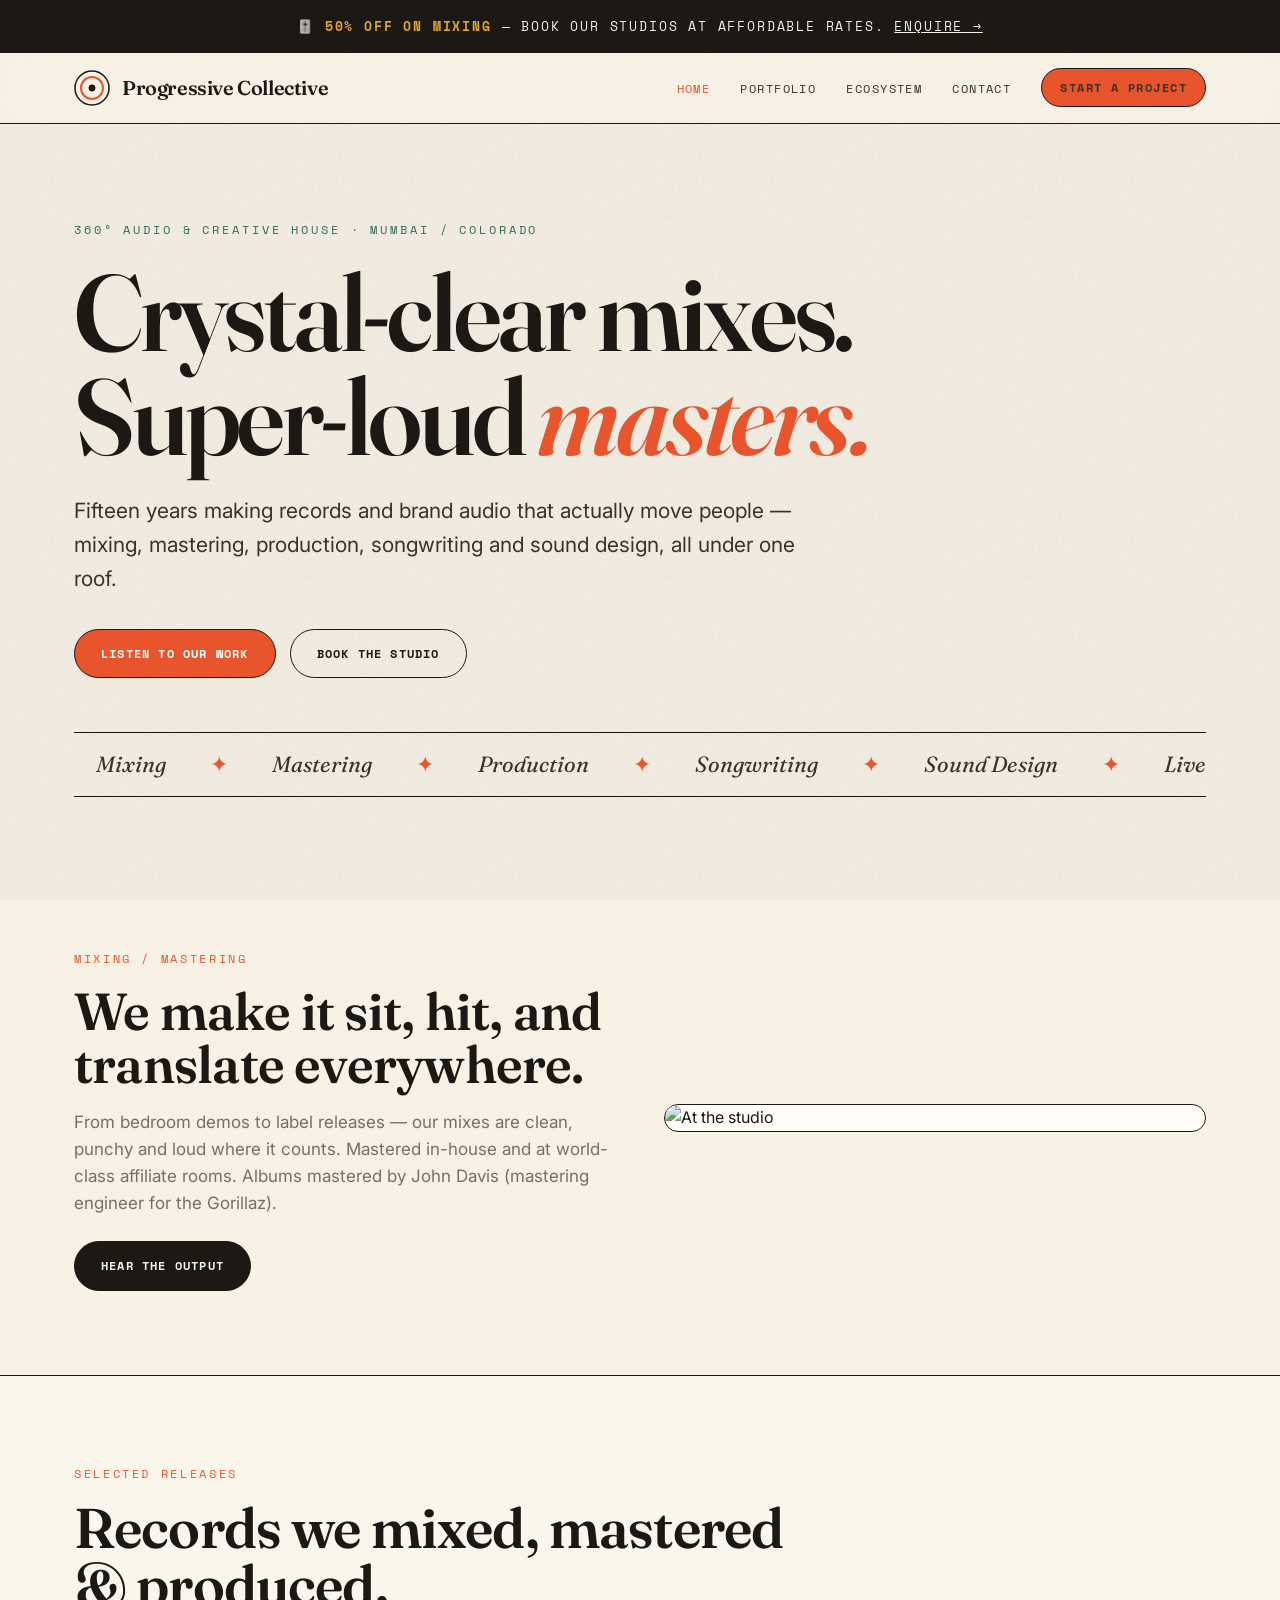
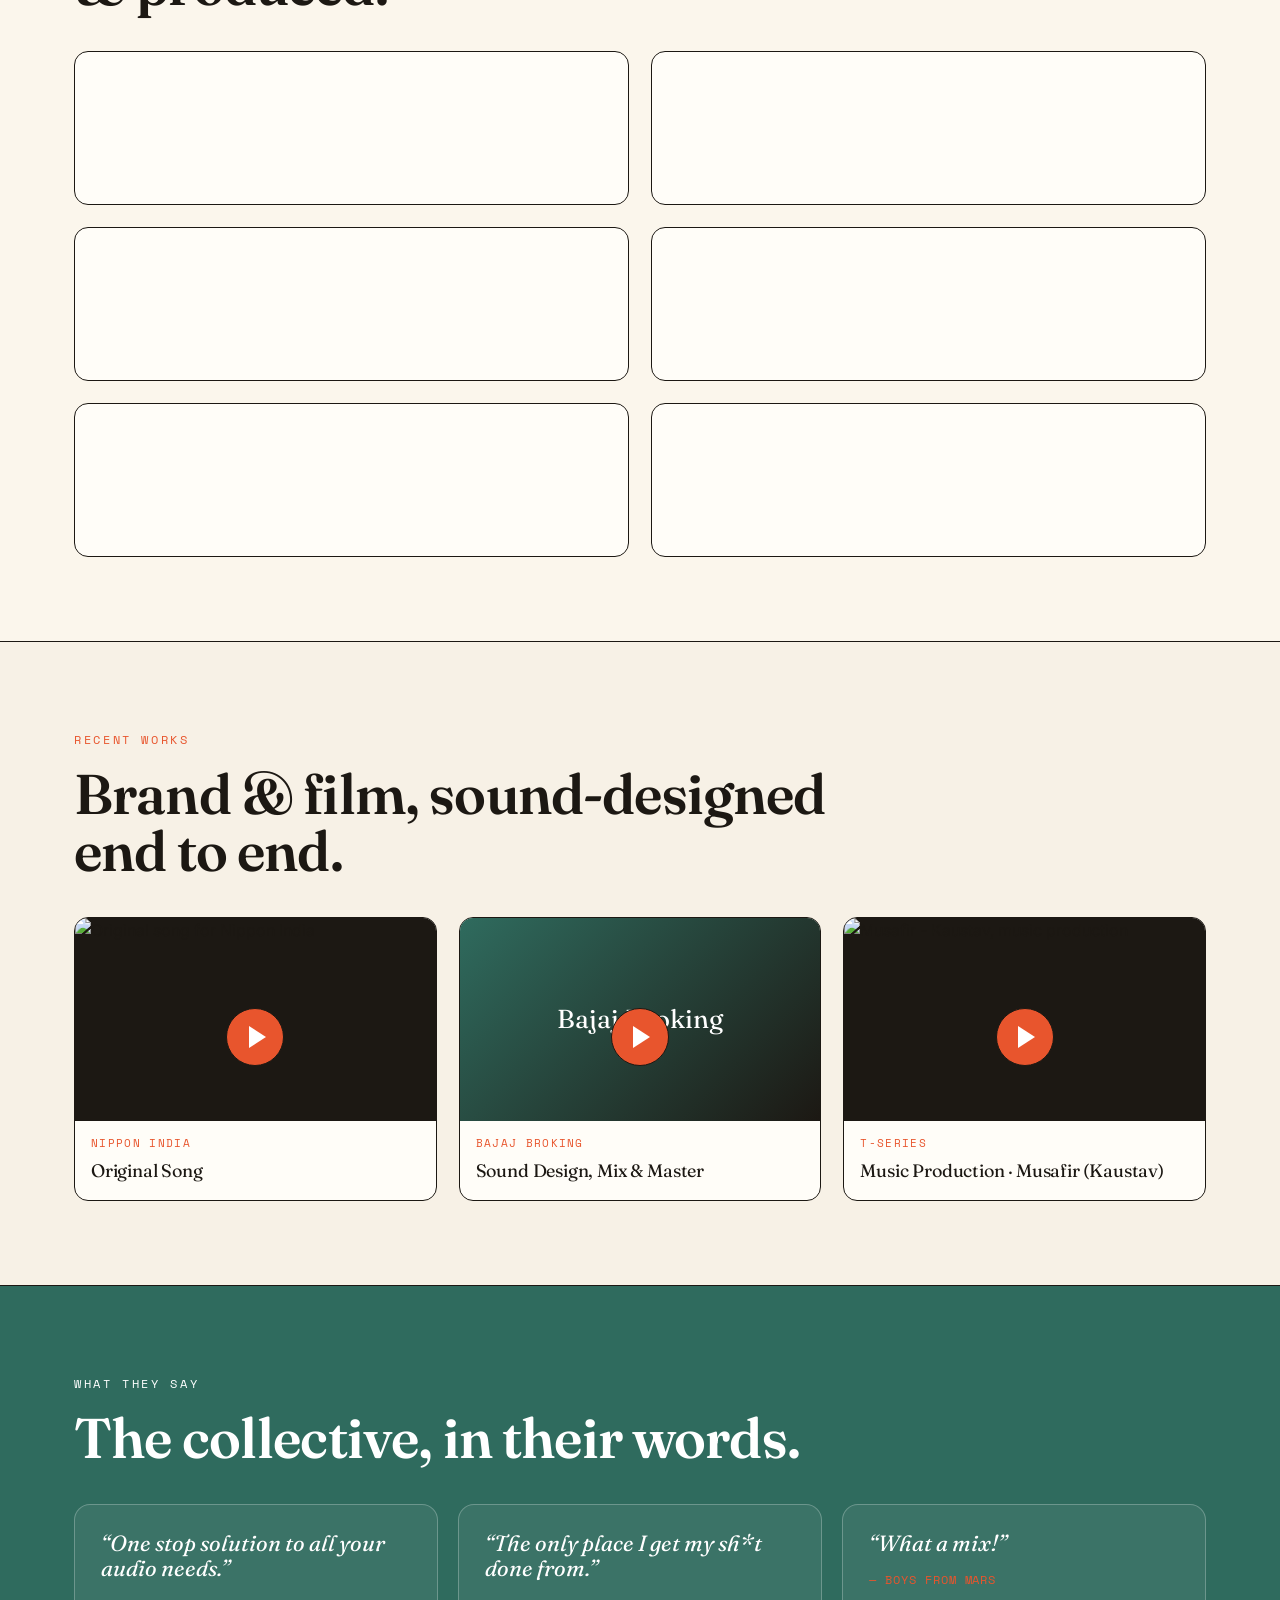
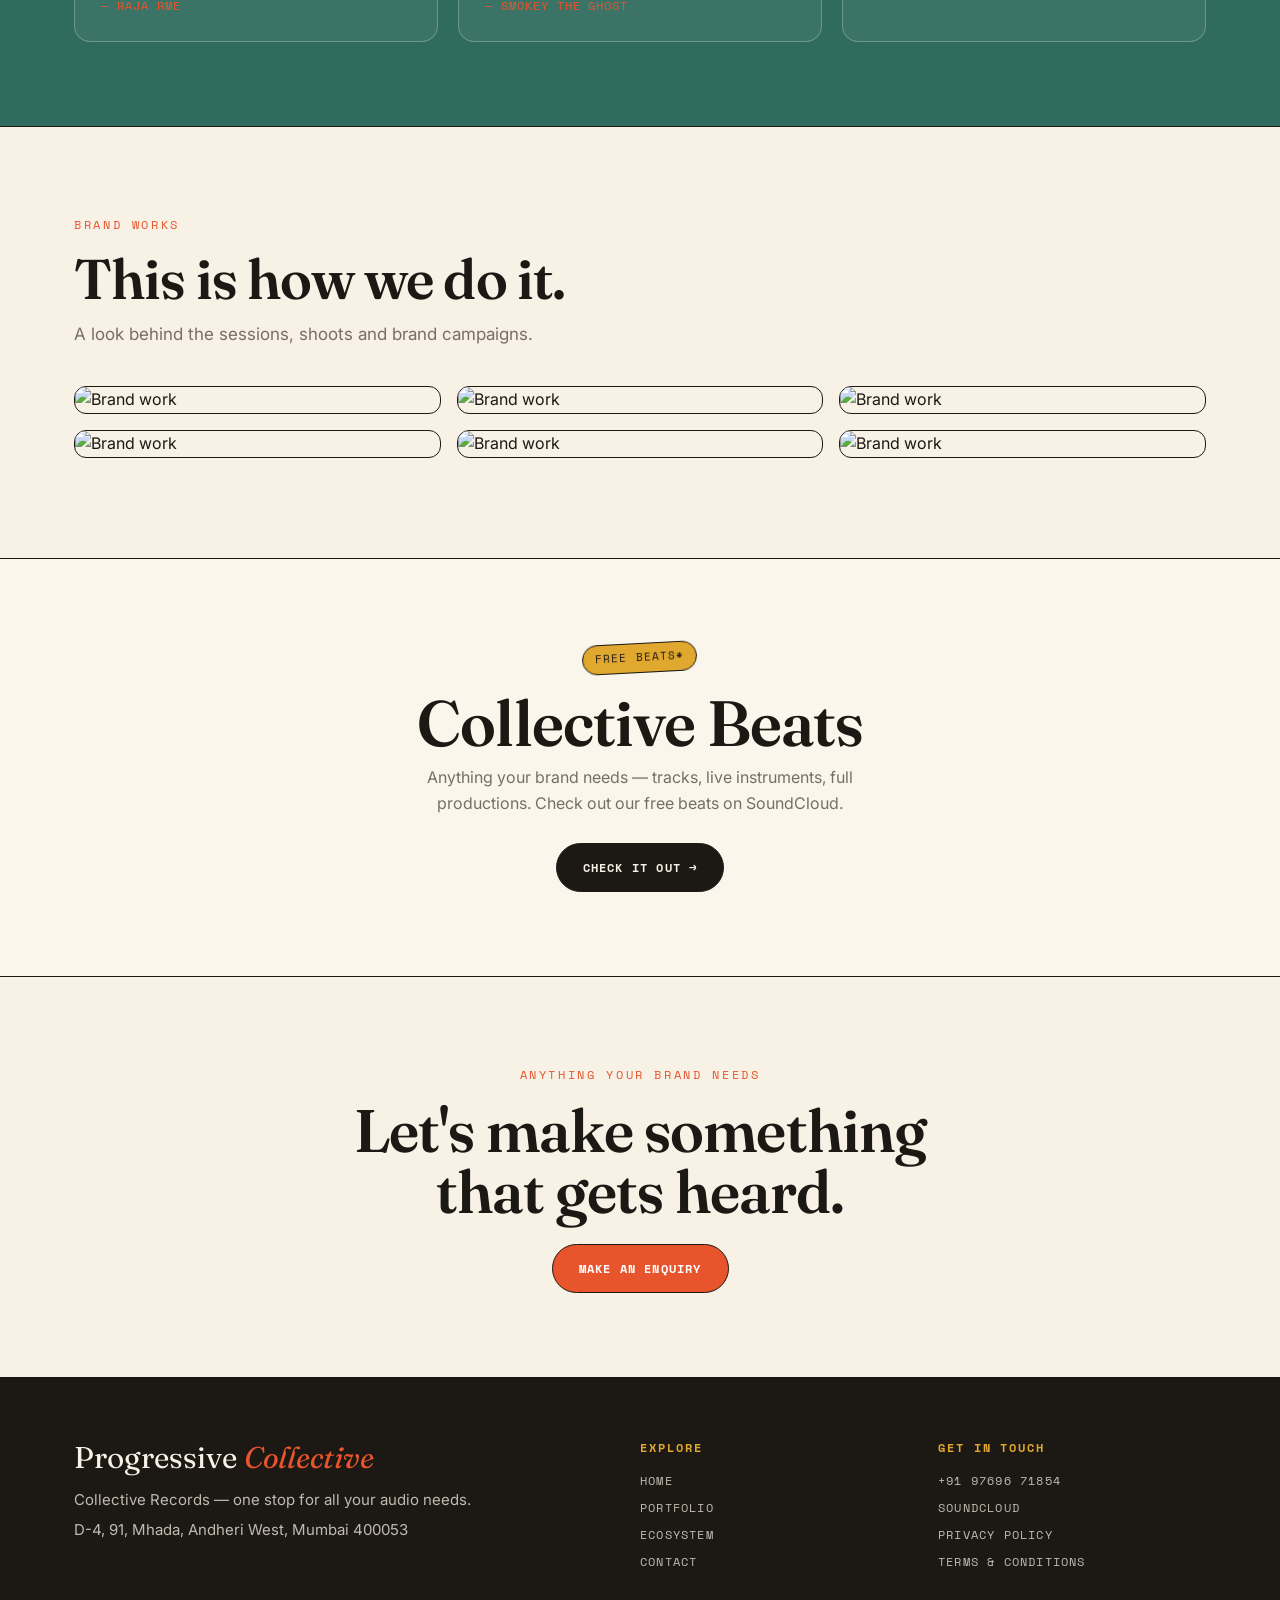
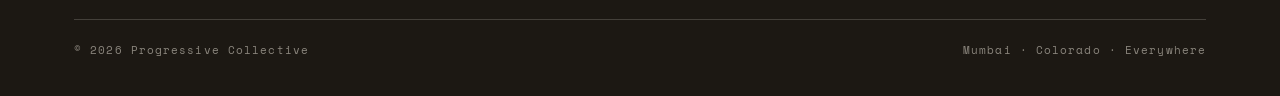
==== index.html @ 1916881e "Add files via upload" ====
<!DOCTYPE html>
<html lang="en">
<head>
<meta charset="UTF-8">
<meta name="viewport" content="width=device-width, initial-scale=1.0">
<title>Progressive Collective — 360° Audio & Creative House</title>
<meta name="description" content="Progressive Collective is a 360° audio and creative house — mixing, mastering, music production, songwriting, sound design and brand audio for artists and brands. Mumbai & Colorado.">
<link rel="canonical" href="https://www.progressivecollective.in/">
<meta property="og:title" content="Progressive Collective — 360° Audio & Creative House">
<meta property="og:description" content="Crystal-clear mixes, super-loud masters, and full-service audio for artists and brands.">
<meta property="og:type" content="website">
<meta property="og:url" content="https://www.progressivecollective.in/">
<meta property="og:image" content="https://static.wixstatic.com/media/128c21874ec14bc7ae214f7540fceb58.jpg/v1/fill/w_1200,h_630,al_c,q_85,enc_auto/128c21874ec14bc7ae214f7540fceb58.jpg">
<meta name="twitter:card" content="summary_large_image">
<link rel="icon" href="data:image/svg+xml,%3Csvg xmlns='http://www.w3.org/2000/svg' viewBox='0 0 32 32'%3E%3Crect width='32' height='32' fill='%231C1813'/%3E%3Ccircle cx='16' cy='16' r='11' fill='none' stroke='%23E8552D' stroke-width='2'/%3E%3Ccircle cx='16' cy='16' r='3' fill='%23F7F1E6'/%3E%3C/svg%3E">
<link rel="preconnect" href="https://fonts.googleapis.com">
<link rel="preconnect" href="https://fonts.gstatic.com" crossorigin>
<link href="https://fonts.googleapis.com/css2?family=Fraunces:ital,opsz,wght@0,9..144,400;0,9..144,600;1,9..144,400;1,9..144,600&family=Inter:wght@400;500;600&family=Space+Mono:wght@400;700&display=swap" rel="stylesheet">
<link rel="stylesheet" href="styles.css">
</head>
<body>

<div class="promo">🎚️ <b>50% OFF ON MIXING</b> — book our studios at affordable rates. <a href="contact" style="text-decoration:underline">Enquire →</a></div>

<header class="site-header">
  <div class="wrap nav">
    <a class="logo" href="/">
      <svg class="mk" viewBox="0 0 36 36" fill="none"><circle cx="18" cy="18" r="17" stroke="#1C1813" stroke-width="1.5"/><circle cx="18" cy="18" r="11" stroke="#E8552D" stroke-width="2"/><circle cx="18" cy="18" r="3.4" fill="#1C1813"/></svg>
      Progressive Collective
    </a>
    <button class="nav-toggle" aria-label="Menu" onclick="document.getElementById('nav').classList.toggle('open')">☰</button>
    <ul class="nav-links" id="nav">
      <li><a href="/" class="active">Home</a></li>
      <li><a href="portfolio">Portfolio</a></li>
      <li><a href="ecosystem">Ecosystem</a></li>
      <li><a href="contact">Contact</a></li>
      <li><a href="contact" class="btn btn-primary">Start a project</a></li>
    </ul>
  </div>
</header>

<!-- HERO -->
<section class="hero">
  <div class="wrap">
    <div class="eyebrow">360° Audio &amp; Creative House · Mumbai / Colorado</div>
    <h1>Crystal-clear mixes.<br>Super-loud <em>masters.</em></h1>
    <p class="lead">Fifteen years making records and brand audio that actually move people — mixing, mastering, production, songwriting and sound design, all under one roof.</p>
    <div class="cta">
      <a href="#releases" class="btn btn-primary">Listen to our work</a>
      <a href="contact" class="btn">Book the studio</a>
    </div>
    <div class="marq">
      <span>Mixing</span><span class="dot">✦</span><span>Mastering</span><span class="dot">✦</span><span>Production</span><span class="dot">✦</span><span>Songwriting</span><span class="dot">✦</span><span>Sound Design</span><span class="dot">✦</span><span>Live Instruments</span><span class="dot">✦</span><span>Brand Audio</span>
    </div>
  </div>
</section>

<!-- MIX/MASTER -->
<section>
  <div class="wrap">
    <div class="grid cols-2" style="align-items:center;gap:48px">
      <div>
        <span class="kicker">Mixing / Mastering</span>
        <h2 style="font-size:clamp(30px,5vw,52px)">We make it sit, hit, and translate everywhere.</h2>
        <p class="muted" style="margin-top:18px;font-size:17px">From bedroom demos to label releases — our mixes are clean, punchy and loud where it counts. Mastered in-house and at world-class affiliate rooms. Albums mastered by John Davis (mastering engineer for the Gorillaz).</p>
        <a href="#releases" class="btn btn-dark" style="margin-top:24px">Hear the output</a>
      </div>
      <div class="embed">
        <img src="https://static.wixstatic.com/media/11062b_d8286a39310944e984f8cc728423b66a~mv2.jpg/v1/fill/w_900,h_640,al_c,q_85,enc_auto/at-the-studio.jpg" alt="At the studio" loading="lazy" style="width:100%;height:100%;object-fit:cover">
      </div>
    </div>
  </div>
</section>

<!-- RELEASES -->
<section id="releases" style="background:var(--paper-2);border-top:1.5px solid var(--ink);border-bottom:1.5px solid var(--ink)">
  <div class="wrap">
    <div class="sec-head"><span class="kicker">Selected Releases</span><h2>Records we mixed, mastered &amp; produced.</h2></div>
    <div class="grid cols-2">
      <div class="embed"><iframe src="https://open.spotify.com/embed/track/374eETqLKuS7cZZAYmUfZP?utm_source=generator" height="152" loading="lazy" allow="autoplay;clipboard-write;encrypted-media;fullscreen;picture-in-picture" title="Khwab"></iframe></div>
      <div class="embed"><iframe src="https://open.spotify.com/embed/album/7bttEHXehaewiCtcBYkOTD?utm_source=generator" height="152" loading="lazy" allow="autoplay;clipboard-write;encrypted-media;fullscreen;picture-in-picture" title="The Human Form"></iframe></div>
      <div class="embed"><iframe src="https://open.spotify.com/embed/track/7LF8mB88sMTInokW8yFy7W?utm_source=generator" height="152" loading="lazy" allow="autoplay;clipboard-write;encrypted-media;fullscreen;picture-in-picture" title="Hazir"></iframe></div>
      <div class="embed"><iframe src="https://open.spotify.com/embed/track/6Wg2Mw9XxMuxQ0KNESg99I?utm_source=generator" height="152" loading="lazy" allow="autoplay;clipboard-write;encrypted-media;fullscreen;picture-in-picture" title="Beqaabu"></iframe></div>
      <div class="embed"><iframe src="https://open.spotify.com/embed/album/4zDzdD7L7Asd2w5JWRImbQ?utm_source=generator" height="152" loading="lazy" allow="autoplay;clipboard-write;encrypted-media;fullscreen;picture-in-picture" title="Shelter"></iframe></div>
      <div class="embed"><iframe src="https://open.spotify.com/embed/album/35BVRYavMYYuvqAqZvED4Z?utm_source=generator" height="152" loading="lazy" allow="autoplay;clipboard-write;encrypted-media;fullscreen;picture-in-picture" title="HYP3R"></iframe></div>
    </div>
  </div>
</section>

<!-- RECENT WORKS -->
<section>
  <div class="wrap">
    <div class="sec-head"><span class="kicker">Recent Works</span><h2>Brand &amp; film, sound-designed end to end.</h2></div>
    <div class="grid cols-3">
      <a class="vid" href="https://www.youtube.com/watch?v=8HrS8uJXql0" target="_blank" rel="noopener">
        <div class="thumb"><img src="https://i.ytimg.com/vi/8HrS8uJXql0/hqdefault.jpg" alt="Original song for Nippon India" loading="lazy"></div>
        <span class="pbtn"></span>
        <div class="label"><small>Nippon India</small>Original Song</div>
      </a>
      <a class="vid grad" href="https://vimeo.com/1165253792" target="_blank" rel="noopener">
        <div class="thumb"><span>Bajaj Broking</span></div>
        <span class="pbtn"></span>
        <div class="label"><small>Bajaj Broking</small>Sound Design, Mix &amp; Master</div>
      </a>
      <a class="vid" href="https://www.youtube.com/watch?v=4UdPiK7KezU" target="_blank" rel="noopener">
        <div class="thumb"><img src="https://i.ytimg.com/vi/4UdPiK7KezU/hqdefault.jpg" alt="Musafir - Kaustav, music production" loading="lazy"></div>
        <span class="pbtn"></span>
        <div class="label"><small>T-Series</small>Music Production · Musafir (Kaustav)</div>
      </a>
    </div>
  </div>
</section>

<!-- TESTIMONIALS -->
<section class="band">
  <div class="wrap">
    <div class="sec-head"><span class="kicker">What they say</span><h2 style="color:#fff">The collective, in their words.</h2></div>
    <div class="quotes">
      <div class="quote" style="background:rgba(255,255,255,.06);border-color:rgba(255,255,255,.25)"><p style="color:#fff">“One stop solution to all your audio needs.”</p><span>— Raja RME</span></div>
      <div class="quote" style="background:rgba(255,255,255,.06);border-color:rgba(255,255,255,.25)"><p style="color:#fff">“The only place I get my sh*t done from.”</p><span>— Smokey The Ghost</span></div>
      <div class="quote" style="background:rgba(255,255,255,.06);border-color:rgba(255,255,255,.25)"><p style="color:#fff">“What a mix!”</p><span>— Boys From Mars</span></div>
    </div>
  </div>
</section>

<!-- BRAND WORKS -->
<section>
  <div class="wrap">
    <div class="sec-head"><span class="kicker">Brand Works</span><h2>This is how we do it.</h2><p>A look behind the sessions, shoots and brand campaigns.</p></div>
    <div class="gallery">
      <img src="https://static.wixstatic.com/media/21512f_d6b02ffaef79402f955d138ced0c3b13~mv2.jpg/v1/fit/w_700,h_933,q_88,enc_auto/file.jpg" alt="Brand work" loading="lazy">
      <img src="https://static.wixstatic.com/media/21512f_6e6a5082150347c984a30ad35aef1c53~mv2.jpg/v1/fit/w_700,h_933,q_88,enc_auto/file.jpg" alt="Brand work" loading="lazy">
      <img src="https://static.wixstatic.com/media/21512f_cf162efb531f435b8a15d729d38896d5~mv2.jpg/v1/fit/w_700,h_933,q_88,enc_auto/file.jpg" alt="Brand work" loading="lazy">
      <img src="https://static.wixstatic.com/media/21512f_e062572cc9d34603ba1b753df3c4a24c~mv2.jpg/v1/fit/w_700,h_933,q_88,enc_auto/file.jpg" alt="Brand work" loading="lazy">
      <img src="https://static.wixstatic.com/media/21512f_47db452ae5ce47328156dd77d0c57846~mv2.jpg/v1/fit/w_700,h_933,q_88,enc_auto/file.jpg" alt="Brand work" loading="lazy">
      <img src="https://static.wixstatic.com/media/21512f_0424bee820f8456f8129019b2d0c60c3~mv2.jpg/v1/fit/w_700,h_933,q_88,enc_auto/file.jpg" alt="Brand work" loading="lazy">
    </div>
  </div>
</section>

<!-- BEATS -->
<section style="background:var(--paper-2);border-top:1.5px solid var(--ink);border-bottom:1.5px solid var(--ink)">
  <div class="wrap" style="text-align:center">
    <span class="sticker">Free beats*</span>
    <h2 style="font-size:clamp(34px,6vw,64px);margin:18px 0 10px">Collective Beats</h2>
    <p class="muted" style="max-width:50ch;margin:0 auto 26px">Anything your brand needs — tracks, live instruments, full productions. Check out our free beats on SoundCloud.</p>
    <a href="https://on.soundcloud.com/S8LDkpYzO2V9bSpoHy" target="_blank" rel="noopener" class="btn btn-dark">Check it out →</a>
  </div>
</section>

<!-- CTA -->
<section>
  <div class="wrap" style="text-align:center">
    <span class="kicker">Anything your brand needs</span>
    <h2 style="font-size:clamp(32px,6vw,60px);max-width:16ch;margin:0 auto 22px">Let's make something that gets heard.</h2>
    <a href="contact" class="btn btn-primary">Make an enquiry</a>
  </div>
</section>

<footer class="site-footer">
  <div class="wrap">
    <div class="foot-top">
      <div>
        <div class="big">Progressive <em>Collective</em></div>
        <p>Collective Records — one stop for all your audio needs.</p>
        <p>D-4, 91, Mhada, Andheri West, Mumbai 400053</p>
      </div>
      <div>
        <h4>Explore</h4>
        <div class="flinks">
          <a href="/">Home</a>
          <a href="portfolio">Portfolio</a>
          <a href="ecosystem">Ecosystem</a>
          <a href="contact">Contact</a>
        </div>
      </div>
      <div>
        <h4>Get in touch</h4>
        <div class="flinks">
          <a href="tel:+919769671854">+91 97696 71854</a>
          <a href="https://on.soundcloud.com/S8LDkpYzO2V9bSpoHy" target="_blank" rel="noopener">SoundCloud</a>
          <a href="privacy">Privacy Policy</a>
          <a href="terms">Terms &amp; Conditions</a>
        </div>
      </div>
    </div>
    <div class="copy"><span>© 2026 Progressive Collective</span><span>Mumbai · Colorado · Everywhere</span></div>
  </div>
</footer>

</body>
</html>
---- styles.css ----
/* Progressive Collective — migrated Wix → Vercel. Creative/expressive, warm-light theme. */
:root{
  --paper:#F7F1E6;
  --paper-2:#FBF6EC;
  --card:#FFFDF8;
  --ink:#1C1813;
  --ink-soft:#3A332A;
  --muted:#776F62;
  --line:#E2D8C6;
  --line-ink:#1C1813;
  --accent:#E8552D;     /* tomato */
  --accent-2:#2F6B5E;   /* deep teal */
  --mustard:#E0A82E;
  --maxw:1180px;
  --display:'Fraunces',Georgia,serif;
  --body:'Inter',system-ui,sans-serif;
  --mono:'Space Mono',monospace;
}
*{box-sizing:border-box;margin:0;padding:0}
html{scroll-behavior:smooth}
body{background:var(--paper);color:var(--ink);font-family:var(--body);line-height:1.6;-webkit-font-smoothing:antialiased;overflow-x:hidden;position:relative}
/* grain overlay */
body::before{content:"";position:fixed;inset:0;z-index:1;pointer-events:none;opacity:.4;mix-blend-mode:multiply;
  background-image:url("data:image/svg+xml,%3Csvg xmlns='http://www.w3.org/2000/svg' width='180' height='180'%3E%3Cfilter id='n'%3E%3CfeTurbulence type='fractalNoise' baseFrequency='0.9' numOctaves='2' stitchTiles='stitch'/%3E%3C/filter%3E%3Crect width='100%25' height='100%25' filter='url(%23n)' opacity='0.5'/%3E%3C/svg%3E")}
.wrap{max-width:var(--maxw);margin:0 auto;padding:0 24px;position:relative;z-index:2}
img{max-width:100%;display:block}
a{color:inherit;text-decoration:none}
h1,h2,h3,h4{font-family:var(--display);font-weight:600;line-height:1.02;letter-spacing:-.015em}
.serif-italic{font-style:italic;font-weight:400}
.muted{color:var(--muted)}
.accent{color:var(--accent)}
section{padding:84px 0;position:relative;z-index:2}
.kicker{font-family:var(--mono);text-transform:uppercase;letter-spacing:.22em;font-size:12px;color:var(--accent);display:inline-block;margin-bottom:16px}
.sticker{display:inline-block;font-family:var(--mono);text-transform:uppercase;letter-spacing:.1em;font-size:11px;background:var(--mustard);color:var(--ink);padding:5px 12px;border:1.5px solid var(--ink);border-radius:999px;transform:rotate(-3deg)}

/* HEADER */
.site-header{position:sticky;top:0;z-index:100;background:rgba(247,241,230,.88);backdrop-filter:blur(10px);border-bottom:1.5px solid var(--ink)}
.nav{display:flex;align-items:center;justify-content:space-between;height:70px}
.logo{display:flex;align-items:center;gap:12px;font-family:var(--display);font-weight:600;font-size:20px;letter-spacing:-.02em}
.logo .mk{width:36px;height:36px;flex:0 0 auto}
.nav-links{display:flex;gap:30px;list-style:none;align-items:center}
.nav-links a{font-family:var(--mono);text-transform:uppercase;letter-spacing:.12em;font-size:12px;color:var(--ink-soft);transition:color .15s}
.nav-links a:hover,.nav-links a.active{color:var(--accent)}
.nav-links .btn{padding:9px 18px}
.nav-toggle{display:none;background:none;border:0;color:var(--ink);font-size:28px;cursor:pointer}
@media(max-width:820px){
  .nav-links{position:fixed;inset:70px 0 auto 0;flex-direction:column;background:var(--paper-2);padding:26px;gap:20px;border-bottom:1.5px solid var(--ink);transform:translateY(-130%);transition:transform .25s}
  .nav-links.open{transform:translateY(0)}
  .nav-toggle{display:block}
}

/* BUTTONS */
.btn{display:inline-block;font-family:var(--mono);text-transform:uppercase;letter-spacing:.1em;font-size:12px;font-weight:700;padding:14px 26px;border-radius:999px;border:1.5px solid var(--ink);cursor:pointer;transition:.16s;background:transparent;color:var(--ink)}
.btn:hover{transform:translateY(-2px)}
.btn-primary{background:var(--accent);color:#fff;border-color:var(--ink)}
.btn-primary:hover{background:#d4441f}
.btn-dark{background:var(--ink);color:var(--paper)}
.btn-dark:hover{background:#000}

/* HERO */
.hero{padding:96px 0 64px}
.hero .eyebrow{font-family:var(--mono);text-transform:uppercase;letter-spacing:.24em;font-size:12px;color:var(--accent-2);margin-bottom:22px}
.hero h1{font-size:clamp(48px,9vw,108px);line-height:.96;letter-spacing:-.03em}
.hero h1 em{font-style:italic;color:var(--accent)}
.hero .lead{font-size:clamp(17px,2.2vw,21px);max-width:56ch;margin:26px 0 0;color:var(--ink-soft)}
.hero .cta{display:flex;gap:14px;flex-wrap:wrap;margin-top:34px}
.hero .marq{margin-top:54px;border-top:1.5px solid var(--ink);border-bottom:1.5px solid var(--ink);padding:14px 0;overflow:hidden;white-space:nowrap}
.hero .marq span{font-family:var(--display);font-style:italic;font-size:22px;color:var(--ink-soft);padding:0 22px}
.hero .marq .dot{color:var(--accent);font-style:normal}

/* PROMO */
.promo{background:var(--ink);color:var(--paper);text-align:center;padding:16px 24px;font-family:var(--mono);text-transform:uppercase;letter-spacing:.14em;font-size:13px;position:relative;z-index:2}
.promo b{color:var(--mustard)}

/* SECTION HEAD */
.sec-head{margin-bottom:38px;max-width:760px}
.sec-head h2{font-size:clamp(30px,5.5vw,56px)}
.sec-head p{margin-top:14px;color:var(--muted);font-size:17px}

/* GRID */
.grid{display:grid;gap:22px}
.cols-2{grid-template-columns:repeat(2,1fr)}
.cols-3{grid-template-columns:repeat(3,1fr)}
.cols-4{grid-template-columns:repeat(4,1fr)}
@media(max-width:900px){.cols-3,.cols-4{grid-template-columns:repeat(2,1fr)}}
@media(max-width:560px){.cols-2,.cols-3,.cols-4{grid-template-columns:1fr}}

/* SERVICE CARDS */
.svc{background:var(--card);border:1.5px solid var(--ink);border-radius:16px;padding:26px;transition:transform .18s,box-shadow .18s}
.svc:hover{transform:translateY(-5px);box-shadow:7px 7px 0 var(--ink)}
.svc .n{font-family:var(--mono);font-size:13px;color:var(--accent)}
.svc h3{font-size:24px;margin:10px 0 8px}
.svc p{color:var(--muted);font-size:14px}

/* VIDEO CARD */
.vid{position:relative;display:block;border-radius:14px;overflow:hidden;border:1.5px solid var(--ink);background:var(--card)}
.vid .thumb{aspect-ratio:16/9;overflow:hidden;background:var(--ink)}
.vid .thumb img{width:100%;height:100%;object-fit:cover;transition:transform .3s}
.vid:hover .thumb img{transform:scale(1.06)}
.vid .label{padding:14px 16px;font-family:var(--display);font-size:18px;letter-spacing:-.01em}
.vid .label small{display:block;font-family:var(--mono);font-size:11px;text-transform:uppercase;letter-spacing:.12em;color:var(--accent);margin-bottom:4px}
.vid .pbtn{position:absolute;top:42%;left:50%;transform:translate(-50%,-50%);width:58px;height:58px;border-radius:50%;background:var(--accent);border:1.5px solid var(--ink);display:flex;align-items:center;justify-content:center;pointer-events:none}
.vid .pbtn:after{content:"";border-left:17px solid #fff;border-top:11px solid transparent;border-bottom:11px solid transparent;margin-left:4px}
.vid.grad .thumb{display:flex;align-items:center;justify-content:center;background:linear-gradient(135deg,var(--accent-2),var(--ink))}
.vid.grad .thumb span{font-family:var(--display);color:#fff;font-size:26px;text-align:center;padding:20px}

/* EMBED */
.embed{border-radius:14px;overflow:hidden;border:1.5px solid var(--ink);background:var(--card)}
.embed iframe{width:100%;border:0;display:block}

/* LOGO STRIP */
.logos{display:flex;flex-wrap:wrap;gap:40px;align-items:center;justify-content:center}
.logos img{height:38px;width:auto;filter:grayscale(1) contrast(.7) brightness(.4);opacity:.7;transition:.2s}
.logos img:hover{filter:none;opacity:1}

/* QUOTES */
.quotes{display:grid;gap:20px;grid-template-columns:repeat(3,1fr)}
@media(max-width:760px){.quotes{grid-template-columns:1fr}}
.quote{background:var(--card);border:1.5px solid var(--ink);border-radius:16px;padding:26px}
.quote p{font-family:var(--display);font-style:italic;font-size:22px;line-height:1.15}
.quote span{display:block;margin-top:14px;font-family:var(--mono);text-transform:uppercase;letter-spacing:.08em;color:var(--accent);font-size:12px}

/* BAND / FULL COLOR SECTION */
.band{background:var(--accent-2);color:#fff;border-top:1.5px solid var(--ink);border-bottom:1.5px solid var(--ink)}
.band .kicker{color:#fff}
.band .sec-head p{color:rgba(255,255,255,.85)}

/* GALLERY */
.gallery{columns:3;column-gap:16px}
.gallery img{width:100%;margin-bottom:16px;border-radius:12px;border:1.5px solid var(--ink);break-inside:avoid}
@media(max-width:760px){.gallery{columns:2}}

/* PORTFOLIO */
.cats{display:flex;flex-wrap:wrap;gap:10px;margin:6px 0 34px}
.cats button{background:transparent;border:1.5px solid var(--ink);color:var(--ink);font-family:var(--mono);text-transform:uppercase;letter-spacing:.1em;font-size:12px;padding:9px 16px;border-radius:999px;cursor:pointer;transition:.15s}
.cats button:hover,.cats button.active{background:var(--accent);color:#fff}
.group-title{font-size:30px;margin:54px 0 22px;display:flex;align-items:baseline;gap:14px}
.group-title small{font-family:var(--mono);font-size:12px;letter-spacing:.14em;text-transform:uppercase;color:var(--accent)}

/* ECOSYSTEM */
.eco{display:grid;grid-template-columns:340px 1fr;gap:0;background:var(--card);border:1.5px solid var(--ink);border-radius:16px;overflow:hidden;margin-bottom:24px}
.eco:nth-child(even){grid-template-columns:1fr 340px}
.eco:nth-child(even) .img{order:2}
.eco .img{overflow:hidden;min-height:240px}
.eco .img img{width:100%;height:100%;object-fit:cover}
.eco .txt{padding:30px 32px}
.eco h3{font-size:28px;margin-bottom:12px}
.eco p{color:var(--muted)}
.eco .tag{font-family:var(--mono);font-size:11px;text-transform:uppercase;letter-spacing:.12em;color:var(--accent);margin-bottom:10px;display:block}
@media(max-width:720px){.eco,.eco:nth-child(even){grid-template-columns:1fr}.eco:nth-child(even) .img{order:0}}

/* CONTACT */
.contact-grid{display:grid;grid-template-columns:1fr 1fr;gap:48px}
@media(max-width:760px){.contact-grid{grid-template-columns:1fr}}
.field{margin-bottom:18px}
.field label{display:block;font-family:var(--mono);text-transform:uppercase;letter-spacing:.1em;font-size:11px;color:var(--muted);margin-bottom:8px}
.field input,.field textarea{width:100%;background:var(--card);border:1.5px solid var(--ink);border-radius:10px;color:var(--ink);padding:14px;font-family:var(--body);font-size:15px}
.field input:focus,.field textarea:focus{outline:none;border-color:var(--accent)}
.info-row{display:flex;gap:14px;align-items:flex-start;margin-bottom:24px}
.info-row .ic{color:var(--accent);font-size:22px;line-height:1}
.info-row b{font-family:var(--mono);text-transform:uppercase;letter-spacing:.1em;font-size:12px;display:block;margin-bottom:4px;color:var(--muted)}
.info-row a,.info-row span{font-size:17px}

/* LEGAL */
.legal{max-width:780px}
.legal h1{font-size:clamp(36px,6vw,60px);margin-bottom:10px}
.legal .upd{font-family:var(--mono);font-size:12px;text-transform:uppercase;letter-spacing:.12em;color:var(--accent);margin-bottom:30px}
.legal h2{font-size:24px;margin:34px 0 12px}
.legal p{color:var(--ink-soft);margin-bottom:14px}

/* FOOTER */
.site-footer{border-top:1.5px solid var(--ink);background:var(--ink);color:var(--paper);padding:64px 0 36px;position:relative;z-index:2}
.foot-top{display:grid;grid-template-columns:2fr 1fr 1fr;gap:30px;margin-bottom:40px}
@media(max-width:720px){.foot-top{grid-template-columns:1fr}}
.site-footer h4{font-family:var(--mono);text-transform:uppercase;letter-spacing:.16em;font-size:12px;color:var(--mustard);margin-bottom:16px}
.site-footer .big{font-family:var(--display);font-size:30px;line-height:1.05;margin-bottom:14px}
.site-footer .big em{font-style:italic;color:var(--accent)}
.site-footer p,.site-footer a{color:rgba(247,241,230,.75);font-size:15px;margin:6px 0}
.site-footer .flinks a{display:block;font-family:var(--mono);text-transform:uppercase;letter-spacing:.1em;font-size:12px;margin:8px 0}
.site-footer .flinks a:hover{color:var(--accent)}
.site-footer .copy{border-top:1px solid rgba(247,241,230,.18);padding-top:22px;font-family:var(--mono);font-size:11px;letter-spacing:.1em;color:rgba(247,241,230,.5);display:flex;justify-content:space-between;flex-wrap:wrap;gap:10px}
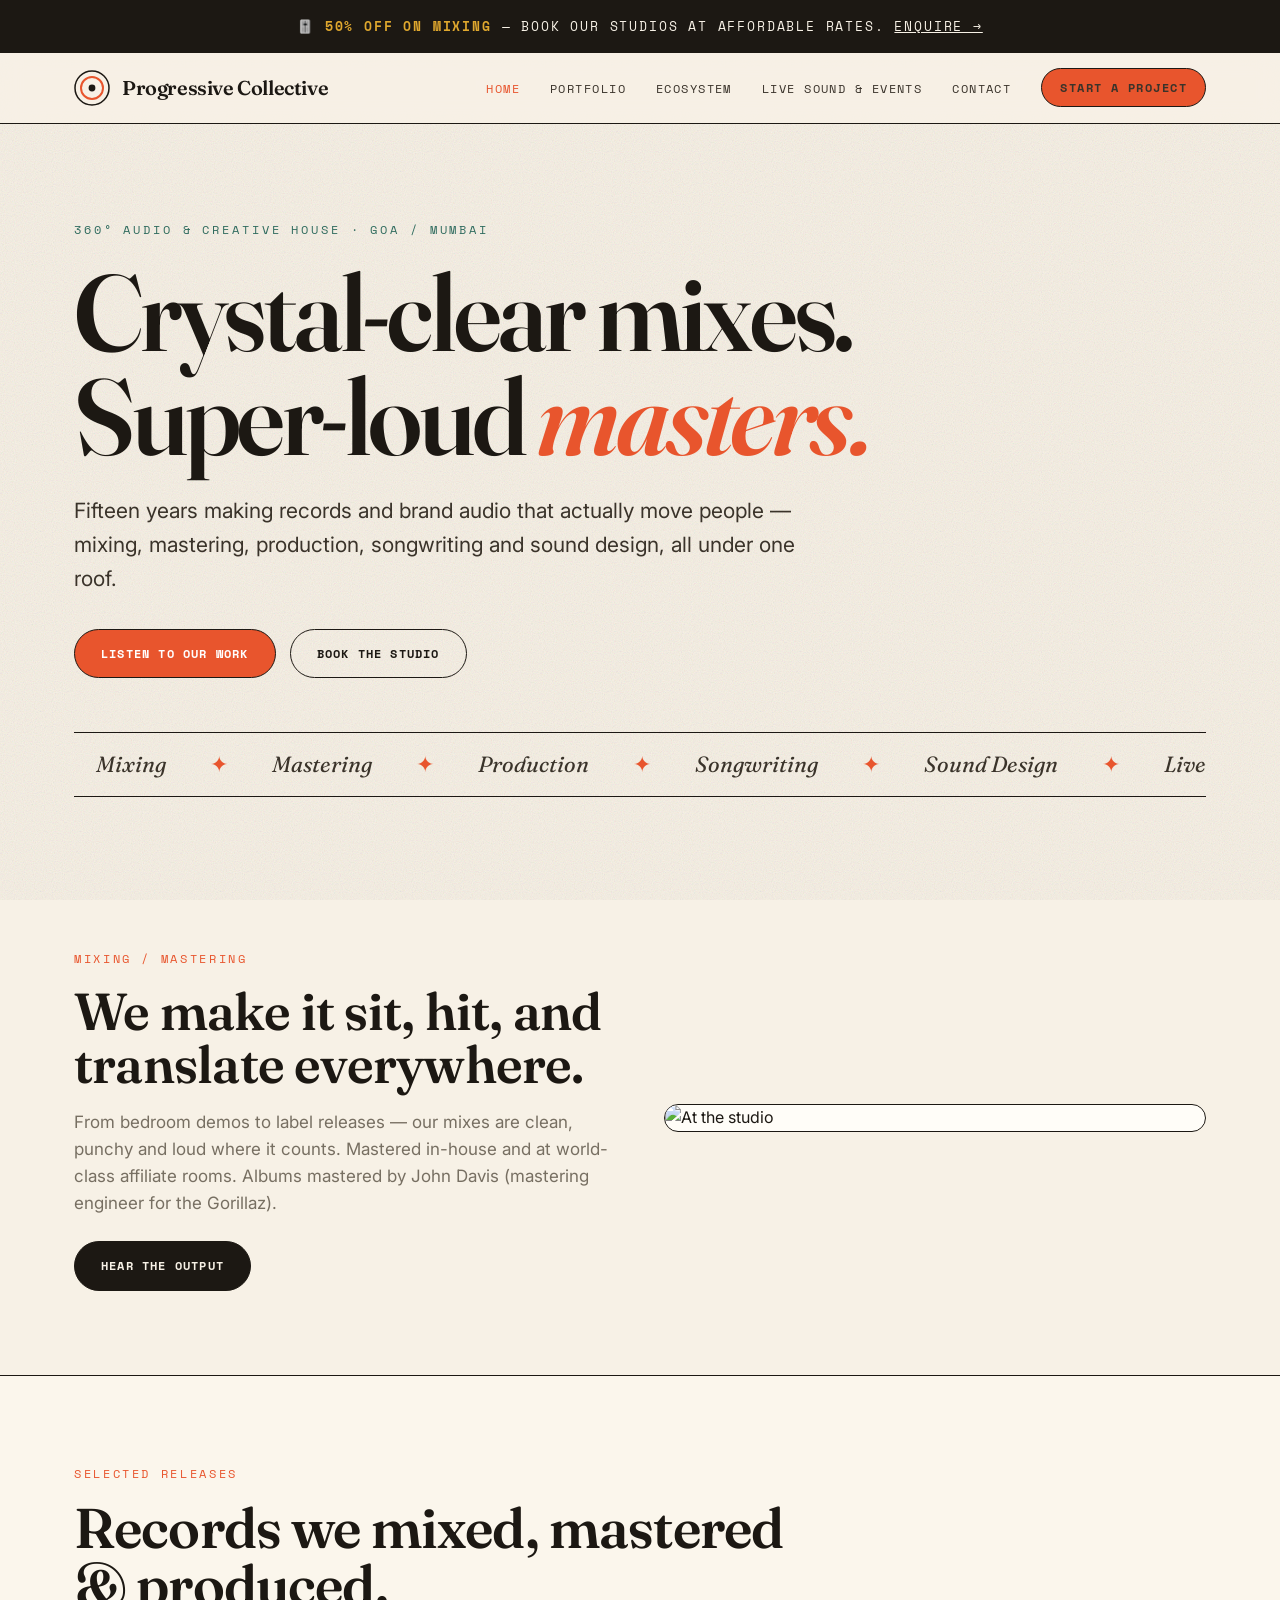
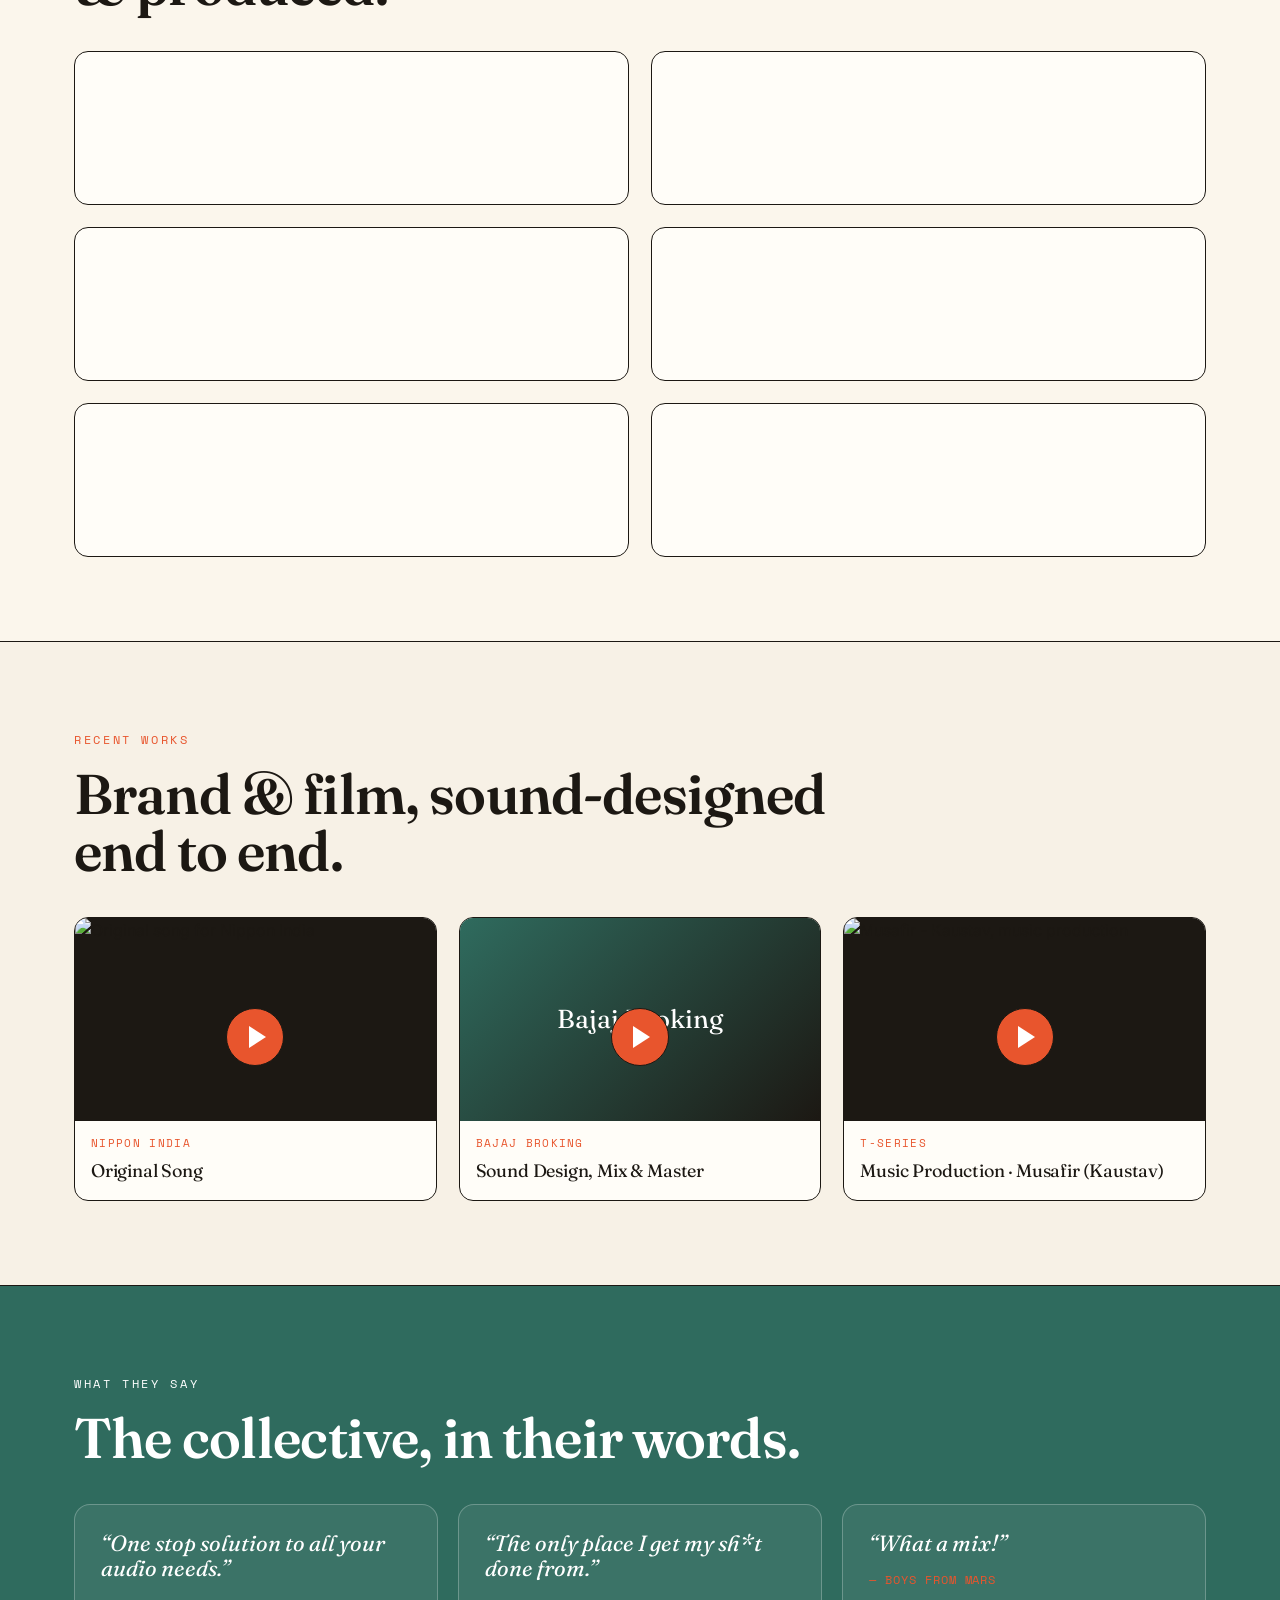
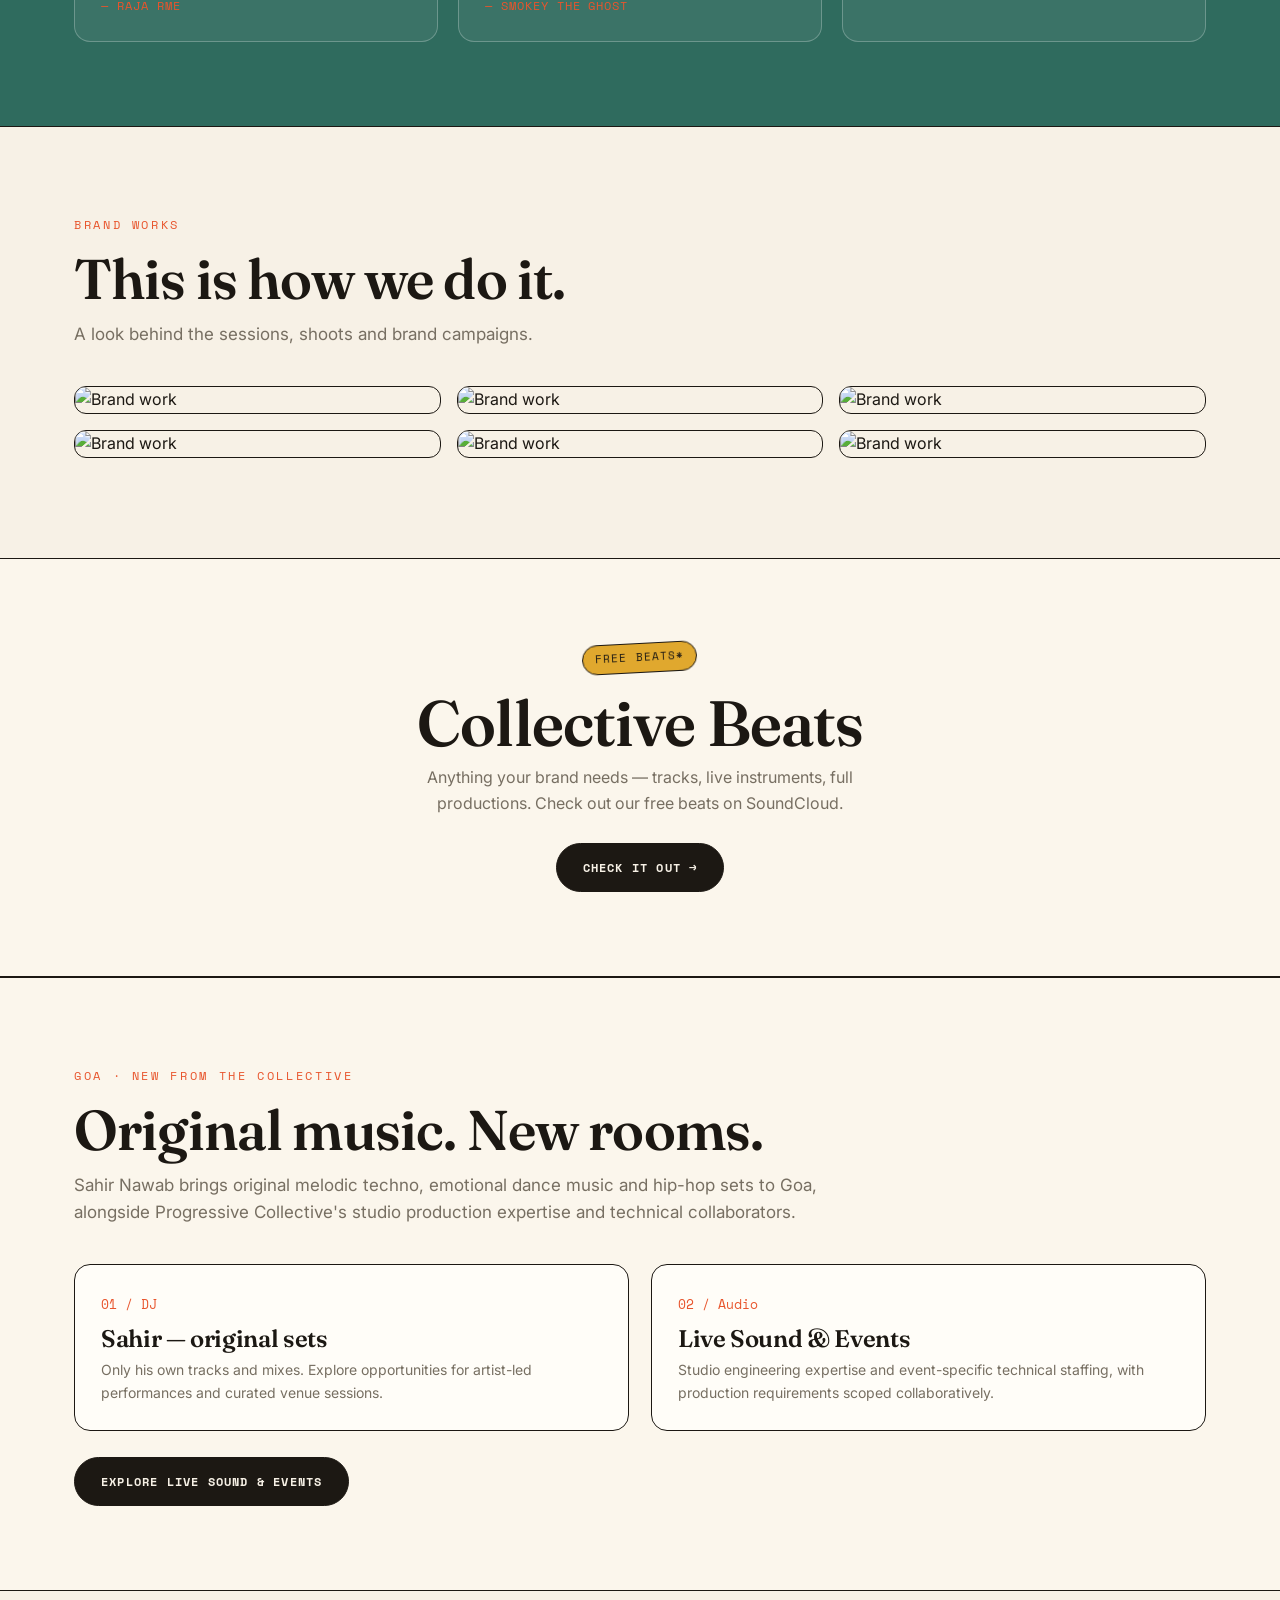
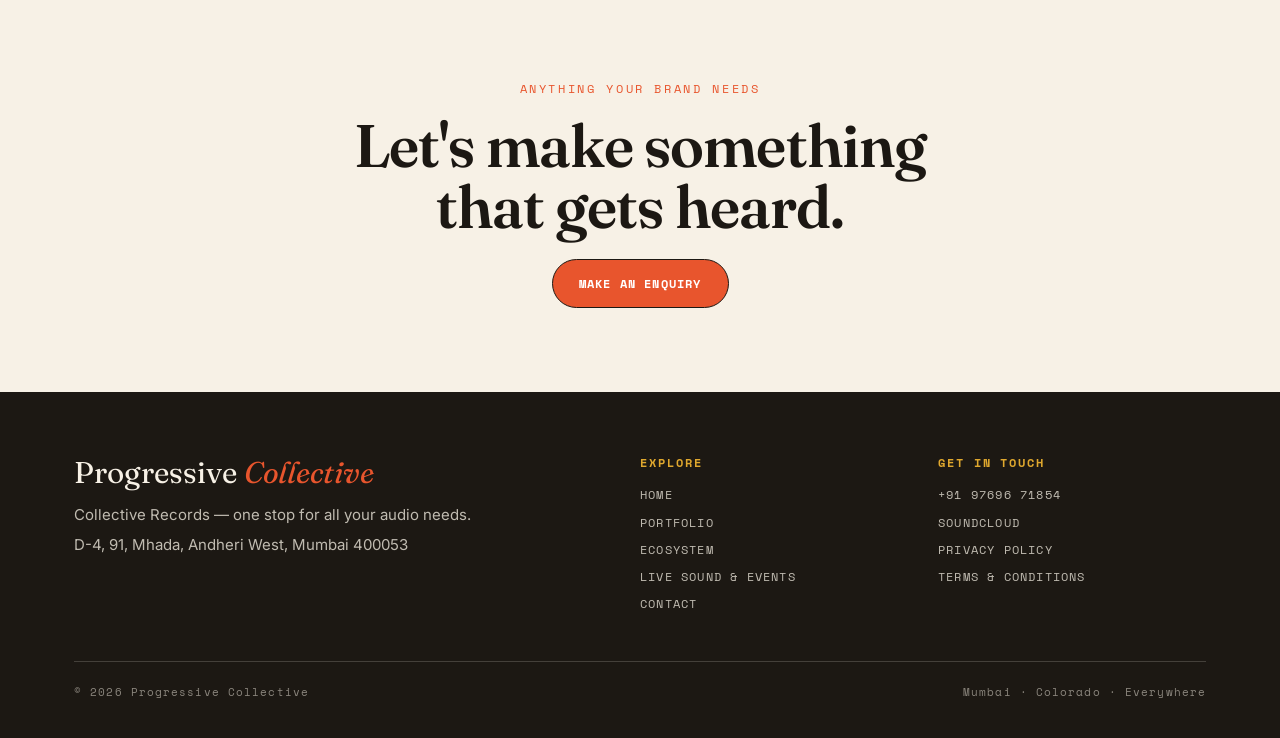
==== commit 952d3bcb: "Link new Goa live sound offering from homepage" ====
--- a/index.html
+++ b/index.html
@@ -4,7 +4,7 @@
 <meta charset="UTF-8">
 <meta name="viewport" content="width=device-width, initial-scale=1.0">
 <title>Progressive Collective — 360° Audio & Creative House</title>
-<meta name="description" content="Progressive Collective is a 360° audio and creative house — mixing, mastering, music production, songwriting, sound design and brand audio for artists and brands. Mumbai & Colorado.">
+<meta name="description" content="Progressive Collective is a 360° audio and creative house — mixing, mastering, music production, songwriting, sound design and brand audio for artists and brands. Goa & Mumbai.">
 <link rel="canonical" href="https://www.progressivecollective.in/">
 <meta property="og:title" content="Progressive Collective — 360° Audio & Creative House">
 <meta property="og:description" content="Crystal-clear mixes, super-loud masters, and full-service audio for artists and brands.">
@@ -33,6 +33,7 @@
       <li><a href="/" class="active">Home</a></li>
       <li><a href="portfolio">Portfolio</a></li>
       <li><a href="ecosystem">Ecosystem</a></li>
+      <li><a href="live-sound">Live Sound &amp; Events</a></li>
       <li><a href="contact">Contact</a></li>
       <li><a href="contact" class="btn btn-primary">Start a project</a></li>
     </ul>
@@ -42,7 +43,7 @@
 <!-- HERO -->
 <section class="hero">
   <div class="wrap">
-    <div class="eyebrow">360° Audio &amp; Creative House · Mumbai / Colorado</div>
+    <div class="eyebrow">360° Audio &amp; Creative House · Goa / Mumbai</div>
     <h1>Crystal-clear mixes.<br>Super-loud <em>masters.</em></h1>
     <p class="lead">Fifteen years making records and brand audio that actually move people — mixing, mastering, production, songwriting and sound design, all under one roof.</p>
     <div class="cta">
@@ -148,6 +149,18 @@
   </div>
 </section>
 
+<!-- LIVE SOUND & EVENTS -->
+<section style="background:var(--paper-2);border-top:1.5px solid var(--ink);border-bottom:1.5px solid var(--ink)">
+  <div class="wrap">
+    <div class="sec-head"><span class="kicker">Goa · New from the collective</span><h2>Original music. New rooms.</h2><p>Sahir Nawab brings original melodic techno, emotional dance music and hip-hop sets to Goa, alongside Progressive Collective's studio production expertise and technical collaborators.</p></div>
+    <div class="grid cols-2">
+      <article class="svc"><span class="n">01 / DJ</span><h3>Sahir — original sets</h3><p>Only his own tracks and mixes. Explore opportunities for artist-led performances and curated venue sessions.</p></article>
+      <article class="svc"><span class="n">02 / Audio</span><h3>Live Sound &amp; Events</h3><p>Studio engineering expertise and event-specific technical staffing, with production requirements scoped collaboratively.</p></article>
+    </div>
+    <a href="live-sound" class="btn btn-dark" style="margin-top:26px">Explore Live Sound &amp; Events</a>
+  </div>
+</section>
+
 <!-- CTA -->
 <section>
   <div class="wrap" style="text-align:center">
@@ -171,6 +184,7 @@
           <a href="/">Home</a>
           <a href="portfolio">Portfolio</a>
           <a href="ecosystem">Ecosystem</a>
+          <a href="live-sound">Live Sound &amp; Events</a>
           <a href="contact">Contact</a>
         </div>
       </div>
